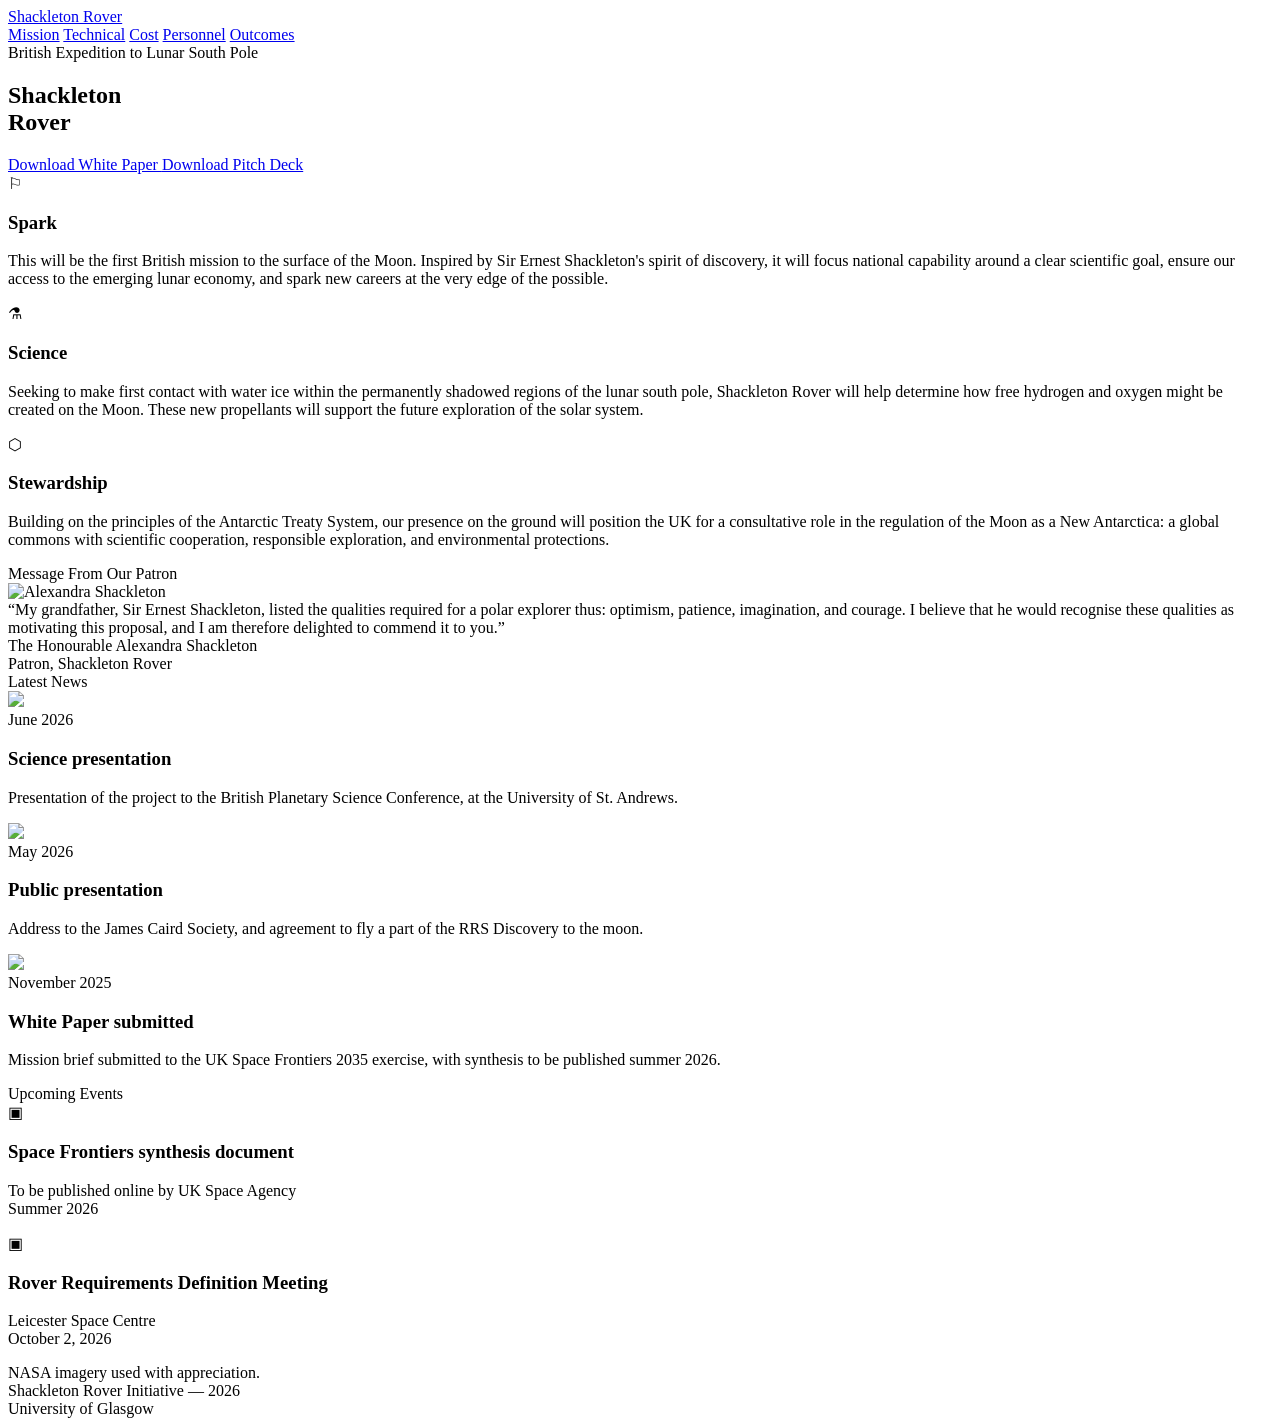
==== index.html @ 97ef9038 "Added HTML files for relevant pages." ====
<!DOCTYPE html>
<html lang="en">

<head>

<meta charset="UTF-8">
<meta name="viewport" content="width=device-width, initial-scale=1.0">

<title>Shackleton Rover</title>

<link rel="stylesheet" href="css/styles.css">

</head>

<body>

<div class="page">

<nav>

<div class="logo">
<a href="index.html">Shackleton Rover</a>
</div>

<div class="nav-links">
<a href="mission.html">Mission</a>
<a href="technical.html">Technical</a>
<a href="cost.html">Cost</a>
<a href="personnel.html">Personnel</a>
<a href="outcomes.html">Outcomes</a>
</div>

</nav>

<section class="hero">

<div class="hero-content">

<div class="kicker">
British Expedition to Lunar South Pole
</div>

<h1>
Shackleton<br>
Rover
</h1>

<div id="downloadButtons">
<a class="button" href="assets/pdfs/PublicBriefing.pdf" target="_blank">
Download White Paper
</a>
<a class="button" href="assets/pdfs/Shackleton Pitch Deck July 26.pptx" target="_blank">
Download Pitch Deck
</a>
</div>

</div>

</section>

<section class="dark-band">

<div class="features">

<div class="feature">

<div class="icon">⚐</div>

<h3>Spark</h3>

<p>
This will be the first British mission to the surface of the Moon. Inspired by Sir Ernest Shackleton's spirit of discovery, it will focus national capability around a clear scientific goal, ensure our access to the emerging lunar economy, and spark new careers at the very edge of the possible.
</p>

</div>

<div class="feature">

<div class="icon">⚗</div>

<h3>Science</h3>

<p>
Seeking to make first contact with water ice within the permanently shadowed regions of the lunar south pole, Shackleton Rover will help determine how free hydrogen and oxygen might be created on the Moon. These new propellants will support the future exploration of the solar system.
</p>

</div>

<div class="feature">

<div class="icon">⬡</div>

<h3>Stewardship</h3>

<p>
Building on the principles of the Antarctic Treaty System, our presence on the ground will position the UK for a consultative role in the regulation of the Moon as a New Antarctica: a global commons with scientific cooperation, responsible exploration, and environmental protections.
</p>

</div>

</div>

</section>

<section class="light-section">

<div class="split">

<div>

<div class="section-title">
Message From Our Patron
</div>

<div class="patron">

<img src="assets/images/alexandra.jpg" alt="Alexandra Shackleton">

<div>

<div class="quote">
“My grandfather, Sir Ernest Shackleton, listed the qualities required for a polar explorer thus: optimism, patience, imagination, and courage. I believe that he would recognise these qualities as motivating this proposal, and I am therefore delighted to commend it to you.”
</div>

<div class="name">
The Honourable Alexandra Shackleton
</div>

<div class="role">
Patron, Shackleton Rover
</div>

</div>

</div>

</div>

<div>

<div class="section-title">
Latest News
</div>

<div class="news-item">

<img src="assets/images/crater.png">

<div>

<div class="news-date">
June 2026
</div>

<h3>
Science presentation
</h3>

<p>
Presentation of the project to the British Planetary Science Conference, at the University of St. Andrews.
</p>

</div>

</div>

<div class="news-item">

<img src="assets/images/jcsdinner.jpg">

<div>

<div class="news-date">
May 2026
</div>

<h3>
Public presentation
</h3>

<p>
Address to the James Caird Society, and agreement to fly a part of the RRS Discovery to the moon.
</p>

</div>

</div>

<div class="news-item">

<img src="assets/images/Rover.png">

<div>

<div class="news-date">
November 2025
</div>

<h3>
White Paper submitted
</h3>

<p>
Mission brief submitted to the UK Space Frontiers 2035 exercise, with synthesis to be published summer 2026.
</p>

</div>

</div>

</div>

</div>

</section>

<section class="events">

<div class="section-title">
Upcoming Events
</div>

<div class="event-grid">

<div class="event">

<div class="icon">▣</div>

<div>

<h3>
Space Frontiers synthesis document
</h3>

<p>
To be published online by UK Space Agency<br>
Summer 2026
</p>

</div>

</div>

<div class="event">

<div class="icon">▣</div>

<div>

<h3>
Rover Requirements Definition Meeting
</h3>

<p>
Leicester Space Centre<br>
October 2, 2026
</p>

</div>

</div>

</div>

</section>

<footer>

<div>
NASA imagery used with appreciation.
</div>

<div>
Shackleton Rover Initiative — 2026
</div>

<div>
University of Glasgow
</div>

</footer>

</div>

</body>
</html>
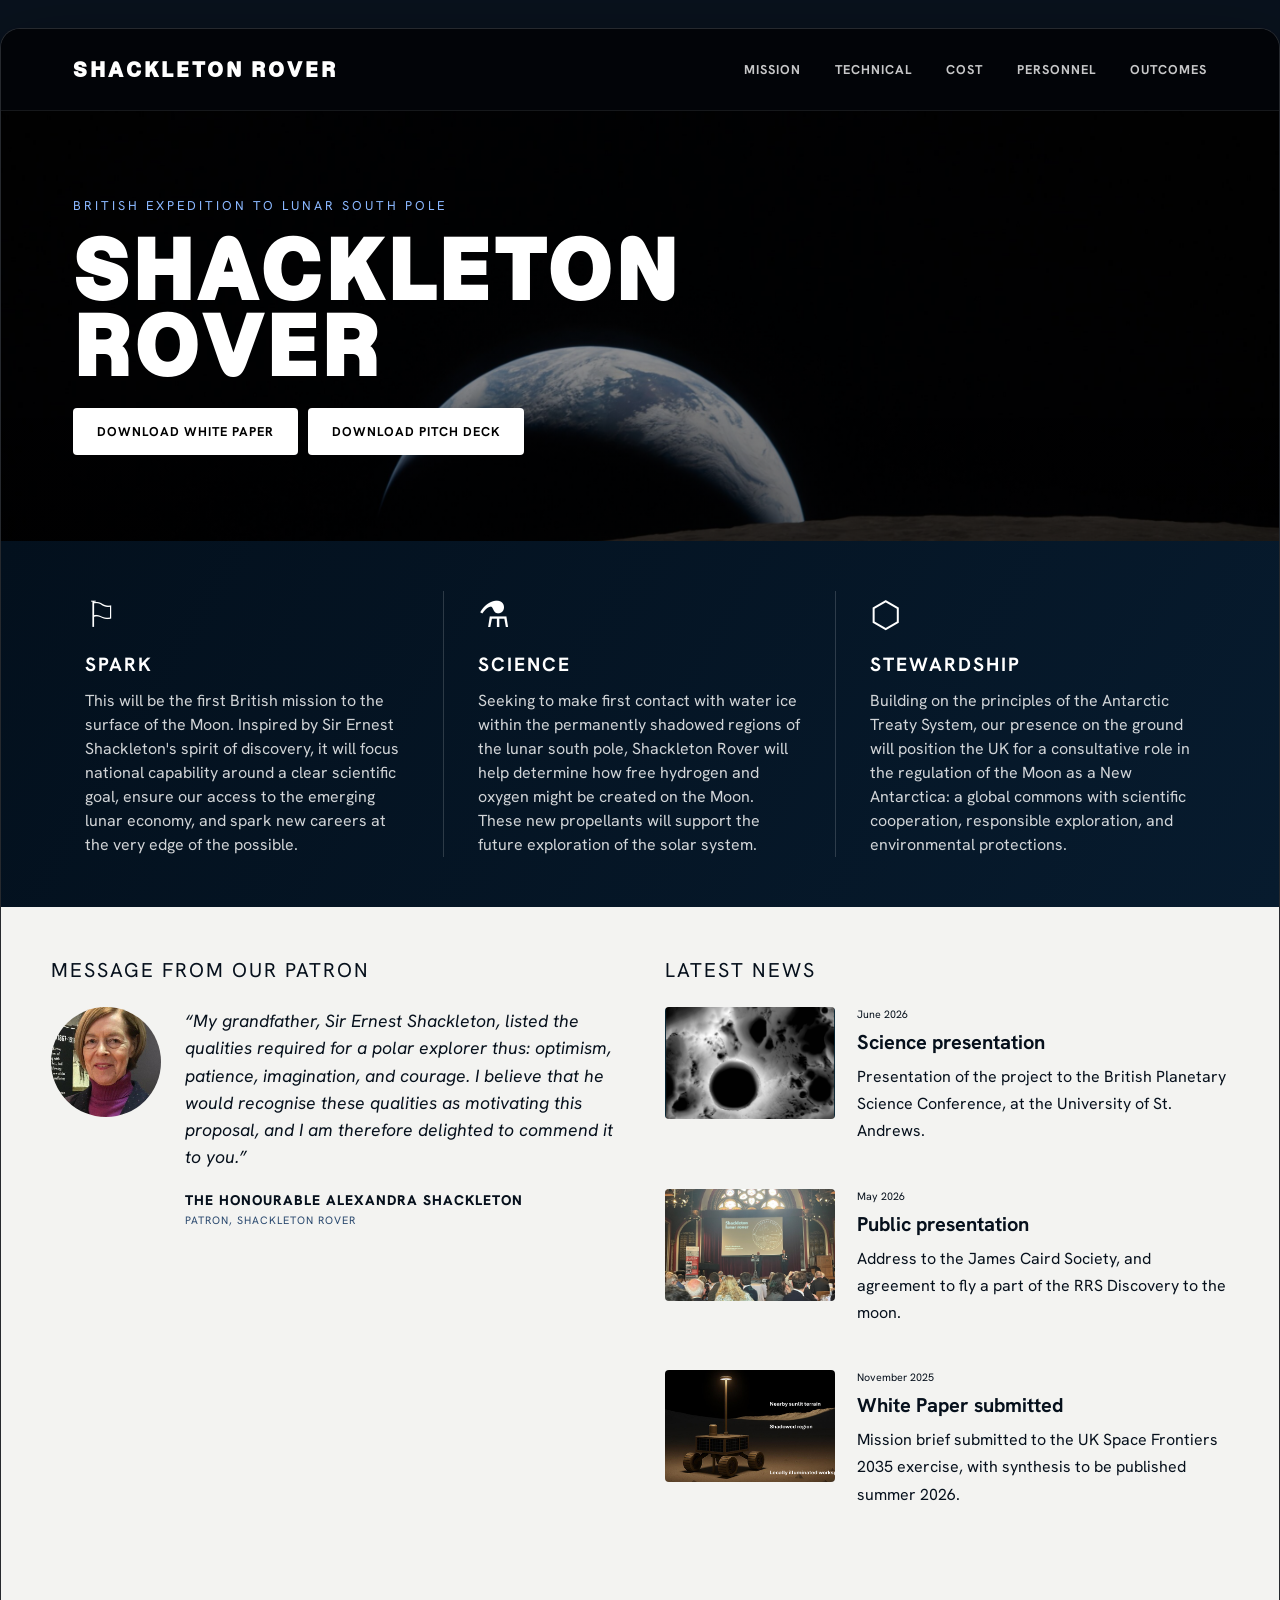
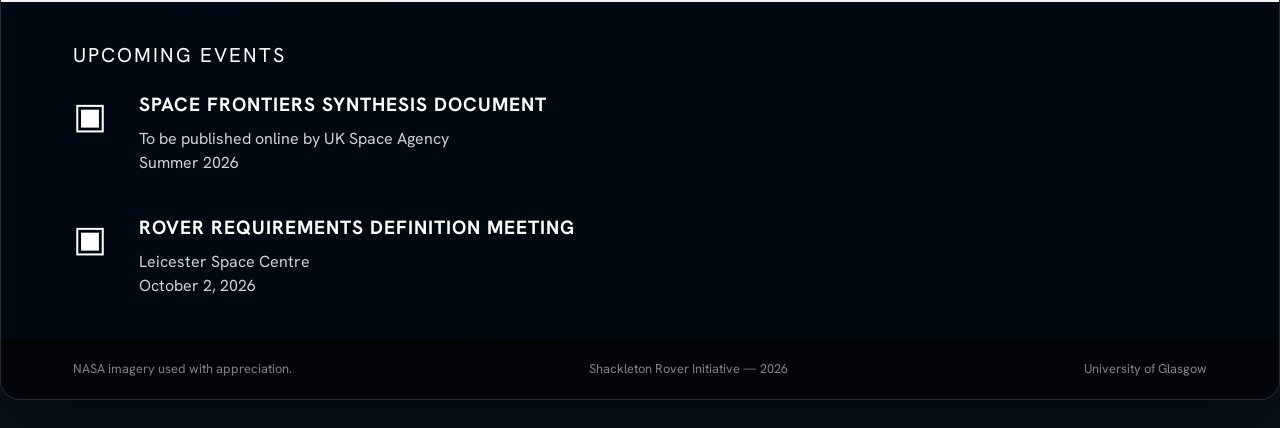
==== commit 82a85090: "Add favicon link to index.html" ====
--- a/index.html
+++ b/index.html
@@ -2,7 +2,7 @@
 <html lang="en">
 
 <head>
-
+<link rel="icon" type="image/x-icon" href="/images/logo.png">
 <meta charset="UTF-8">
 <meta name="viewport" content="width=device-width, initial-scale=1.0">
 
--- a/css/styles.css
+++ b/css/styles.css
@@ -0,0 +1,664 @@
+@import url('https://fonts.googleapis.com/css2?family=Hanken+Grotesk:ital,wght@0,100..900;1,100..900&family=Momo+Trust+Display&display=swap');
+
+*{
+  box-sizing:border-box;
+  margin:0;
+  padding:0;
+}
+
+html{
+  scroll-behavior:smooth;
+}
+
+body{
+  background:#09121d;
+  font-family:"Hanken Grotesk",Arial,Helvetica,sans-serif;
+  color:white;
+}
+
+.page{
+  max-width:1280px;
+  margin:28px auto;
+  border-radius:20px;
+  overflow:hidden;
+  border:1px solid rgba(255,255,255,.14);
+  background:#02060c;
+  box-shadow:0 30px 80px rgba(0,0,0,.45);
+  position:relative;
+}
+
+/* NAVIGATION */
+
+nav{
+  height:82px;
+
+  display:flex;
+  align-items:center;
+  justify-content:space-between;
+
+  padding:0 72px;
+
+  background:#020408;
+
+  border-bottom:1px solid rgba(255,255,255,.08);
+}
+
+.logo{
+  font-size:1.25em;
+  font-weight:800;
+  letter-spacing:3px;
+  text-transform:uppercase;
+}
+
+.logo a{
+  color:white;
+  text-decoration:none;
+  font-family: "Momo Trust Display", sans-serif;
+}
+
+.nav-links{
+  display:flex;
+  gap:34px;
+}
+
+.nav-links a{
+  color:rgba(255,255,255,.78);
+
+  text-decoration:none;
+
+  font-size:0.8em;
+  font-weight:700;
+
+  text-transform:uppercase;
+  letter-spacing:1px;
+
+  transition:.2s;
+}
+
+.nav-links a:hover{
+  color:white;
+}
+/* HERO */
+
+.hero{
+  position:relative;
+
+  min-height:430px;
+
+  display:flex;
+  align-items:center;
+  flex-wrap: wrap;
+
+  padding:80px 72px;
+
+  overflow:auto;
+
+  background:#000;
+}
+
+.hero::before{
+  content:"";
+
+  position:absolute;
+  inset:0;
+
+  background:
+    linear-gradient(
+      to bottom,
+      rgba(0,0,0,.25),
+      rgba(0,0,0,.6)
+    ),
+    url("../assets/images/earthrise.jpg");
+
+background-size:cover;
+background-position:92% 30%;
+background-repeat:no-repeat;
+  z-index:0;
+}
+
+.hero-content{
+  position:relative;
+  z-index:2;
+
+  max-width:680px;
+  display: flex;
+  flex-wrap: wrap;
+
+}
+
+.kicker{
+  color:#8bb8ff;
+
+  font-size:0.8em;
+
+  letter-spacing:3px;
+  text-transform:uppercase;
+
+  margin-bottom:18px;
+}
+
+h1{
+  font-size:5em;
+  line-height:.95;
+
+  letter-spacing:4px;
+  text-transform:uppercase;
+
+  margin-bottom:24px;
+  font-family: "Momo Trust Display", sans-serif;
+}
+
+.hero p{
+  font-size:1.5em;
+  line-height:1.5;
+
+  color:rgba(255,255,255,.92);
+
+  margin-bottom:34px;
+}
+
+.button{
+  display:inline-block;
+
+  background:white;
+  color:black;
+
+  padding:15px 24px;
+
+  border-radius:4px;
+
+  font-size:0.8em;
+  font-weight:700;
+
+  text-transform:uppercase;
+  letter-spacing:1px;
+
+  text-decoration:none;
+  max-width: 500px;
+}
+
+/* CONTENT */
+
+.content-section{
+  padding: 50px;
+}
+
+.content-section p a {
+  color: #ffffff;
+}
+
+.light-section p a {
+  color: #06101c;
+}
+
+.section-title{
+  font-size:1.25em;
+
+  letter-spacing:2px;
+  text-transform:uppercase;
+
+  margin-bottom:24px;
+}
+
+.content-section p{
+  color:rgba(255,255,255,.82);
+
+  line-height:1.7;
+
+
+
+  margin-bottom:20px;
+}
+.mission-header{
+  display:flex;
+  justify-content:space-between;
+  align-items:center;
+
+  gap:40px;
+
+  margin-bottom:30px;
+}
+
+.mission-title{
+  flex:1;
+}
+
+.mission-page-logo{
+  width:140px;
+  height:auto;
+
+  object-fit:contain;
+
+  opacity:.95;
+
+  flex-shrink:0;
+}
+/* MISSION HEADER */
+
+.mission-header{
+  display:flex;
+  justify-content:space-between;
+  align-items:center;
+
+  gap:40px;
+
+  margin-bottom:30px;
+}
+
+.mission-title{
+  flex:1;
+}
+
+.mission-page-logo{
+  width:240px;
+  height:auto;
+
+  display:block;
+
+  flex-shrink:0;
+}
+/* FEATURES */
+
+.dark-band{
+  background:
+    linear-gradient(
+      120deg,
+      #03101d,
+      #071b2e
+    );
+
+  padding: 50px;
+}
+
+.features{
+  display:grid;
+  grid-template-columns:repeat(3,1fr);
+}
+
+.feature{
+  padding:0 34px;
+
+  border-right:1px solid rgba(255,255,255,.16);
+}
+
+.feature:last-child{
+  border-right:0;
+}
+
+.icon{
+  font-size:2.25em;
+  margin-bottom:14px;
+}
+
+.feature h3{
+  font-size:1.2em;
+
+  letter-spacing:2px;
+  text-transform:uppercase;
+
+  margin-bottom:12px;
+}
+
+.feature p{
+  color:rgba(255,255,255,.82);
+  line-height:1.5;
+}
+
+/* LIGHT SECTION */
+
+.light-section{
+  background:#f3f3f1;
+  color:#06101c;
+
+  padding: 50px;
+}
+.light-section p{
+  line-height:1.7;
+  margin-bottom:20px;
+}
+.split{
+  display:grid;
+  grid-template-columns:1fr 1fr;
+
+  gap:50px;
+}
+
+.patron{
+  display:grid;
+  grid-template-columns:110px 1fr;
+
+  gap:24px;
+}
+
+.patron img{
+  width:110px;
+  height:110px;
+
+  border-radius:50%;
+
+  object-fit:cover;
+}
+
+.quote{
+  font-size:1.1em;
+  line-height:1.55;
+
+  font-style:italic;
+}
+
+.name{
+  margin-top:20px;
+
+  font-size:0.875em;
+  font-weight:800;
+
+  text-transform:uppercase;
+  letter-spacing:1px;
+}
+
+.role{
+  font-size:0.67em;
+
+  color:#28476d;
+
+  text-transform:uppercase;
+  letter-spacing:1px;
+
+  margin-top:4px;
+}
+
+/* NEWS */
+
+.news-item{
+  display:grid;
+  grid-template-columns:170px 1fr;
+
+  gap:22px;
+
+  margin-bottom:24px;
+}
+
+.news-item img{
+  width:170px;
+  height:112px;
+
+  object-fit:cover;
+
+  border-radius:4px;
+}
+
+.news-date{
+  font-size:0.67em;
+  margin-bottom:8px;
+}
+
+.news-item h3{
+  font-size:1.25em;
+  margin-bottom:8px;
+}
+
+/* EVENTS */
+
+.events{
+  background:
+    linear-gradient(
+      90deg,
+      rgba(2,9,18,.95),
+      rgba(2,9,18,.55)
+    );
+
+  padding:40px 72px;
+}
+
+.event-grid{
+  display:grid;
+  grid-template-rows:auto auto;
+  grid-auto-flow: column;
+  gap:40px;
+}
+
+.event{
+  display:grid;
+  grid-template-columns:48px 1fr;
+  gap:18px;
+}
+
+.event h3{
+  font-size:1.2em;
+
+  text-transform:uppercase;
+  letter-spacing:1px;
+
+  margin-bottom:10px;
+}
+
+.event p{
+  color:rgba(255,255,255,.82);
+  line-height:1.5;
+}
+/* FOOTER */
+
+footer{
+  background:#020408;
+
+  padding:22px 72px;
+
+  display:flex;
+  justify-content:space-between;
+
+  color:rgba(255,255,255,.5);
+
+  font-size:0.8em;
+}
+
+#downloadButtons {
+  display: flex;
+  gap: 10px;
+  flex-wrap: wrap;
+}
+
+.columnText {
+  display: flex;
+  flex-direction: row;
+  gap: 20px;
+}
+
+.column1 {
+  display: flex;
+  flex-direction: column;
+  flex-basis: 100%;
+  flex: 1;
+}
+
+.column2 {
+  display: flex;
+  flex-direction: column;
+  flex-basis: 100%;
+  flex: 1;
+}
+
+video {
+  max-width: 400px;
+  margin-left: auto;
+  margin-right: auto;
+}
+
+#personnelGrid {
+  display: flex;
+  flex-direction: row;
+  flex-wrap: wrap;
+  gap: 20px;
+  align-content: center;
+}
+
+.personnelMember {
+  display: flex;
+  flex-direction: column;
+  flex-basis: 0.25;
+  max-width: 20%;
+  grid-row-gap: 10px;
+}
+
+.personnelMember img {
+  object-fit: cover;
+  border: 1px solid #ffffff;
+  border-radius: 5px;
+}
+
+
+/* TABLET */
+
+@media(max-width:992px){
+
+  .page{
+    margin:0;
+    border-radius:0;
+  }
+
+  nav{
+    height:auto;
+
+    padding:18px 20px;
+
+    flex-direction:column;
+    align-items:flex-start;
+
+    gap:18px;
+  }
+
+  .logo{
+    font-size:1.25em;
+    line-height:1.1;
+  }
+
+  .nav-links{
+    display:flex;
+    flex-wrap:wrap;
+
+    gap:14px 18px;
+  }
+
+  .nav-links a{
+    font-size:0.67em;
+  }
+
+  .hero{
+    min-height:420px;
+  }
+
+  .hero::before{
+    background-size:140% auto;
+    background-position:65% 100%;
+  }
+
+  h1{
+    font-size:3em;
+    line-height:.95;
+  }
+
+  .hero p{
+    font-size:1.2em;
+  }
+
+  .mission-header{
+    flex-direction:column;
+    align-items:flex-start;
+
+    gap:20px;
+  }
+
+  .mission-page-logo{
+  }
+
+  .features{
+    grid-template-columns:1fr;
+  }
+
+  .feature{
+    border-right:0;
+
+    border-bottom:1px solid rgba(255,255,255,.14);
+
+    padding:24px 0;
+  }
+
+  .feature:last-child{
+    border-bottom:0;
+  }
+
+  .split{
+    grid-template-columns:1fr;
+  }
+
+  .event-grid{
+    display: flex;
+    flex-direction: column;
+  }
+
+  .events{
+    padding:40px 24px;
+  }
+
+  footer{
+    display:block;
+
+    text-align:center;
+
+    padding:24px;
+  }
+
+  footer div{
+    margin:8px 0;
+  }
+
+  .columnText {
+    flex-direction: column;
+    grid-row-gap: 0;
+  }
+
+  .personnelMember {
+    max-width: 30%;
+  }
+
+
+}
+
+/* MOBILE */
+@media(max-width:600px){
+  h1 {
+    font-size: 2em;
+  }
+
+  .patron{
+    display:flex;
+    flex-direction: column;
+    gap:24px;
+  }
+
+  .news-item {
+    display:flex;
+    flex-direction: column;
+  }
+
+  .news-item img {
+      width:100%;
+      min-height:225px;
+  }
+
+  .patron img{
+    width:110px;
+    height:110px;
+
+    border-radius:50%;
+
+    object-fit:cover;
+  }
+
+  .personnelMember {
+    max-width: 100%;
+  }
+
+  .personnelMember img {
+    max-width: 200px;
+  }
+}
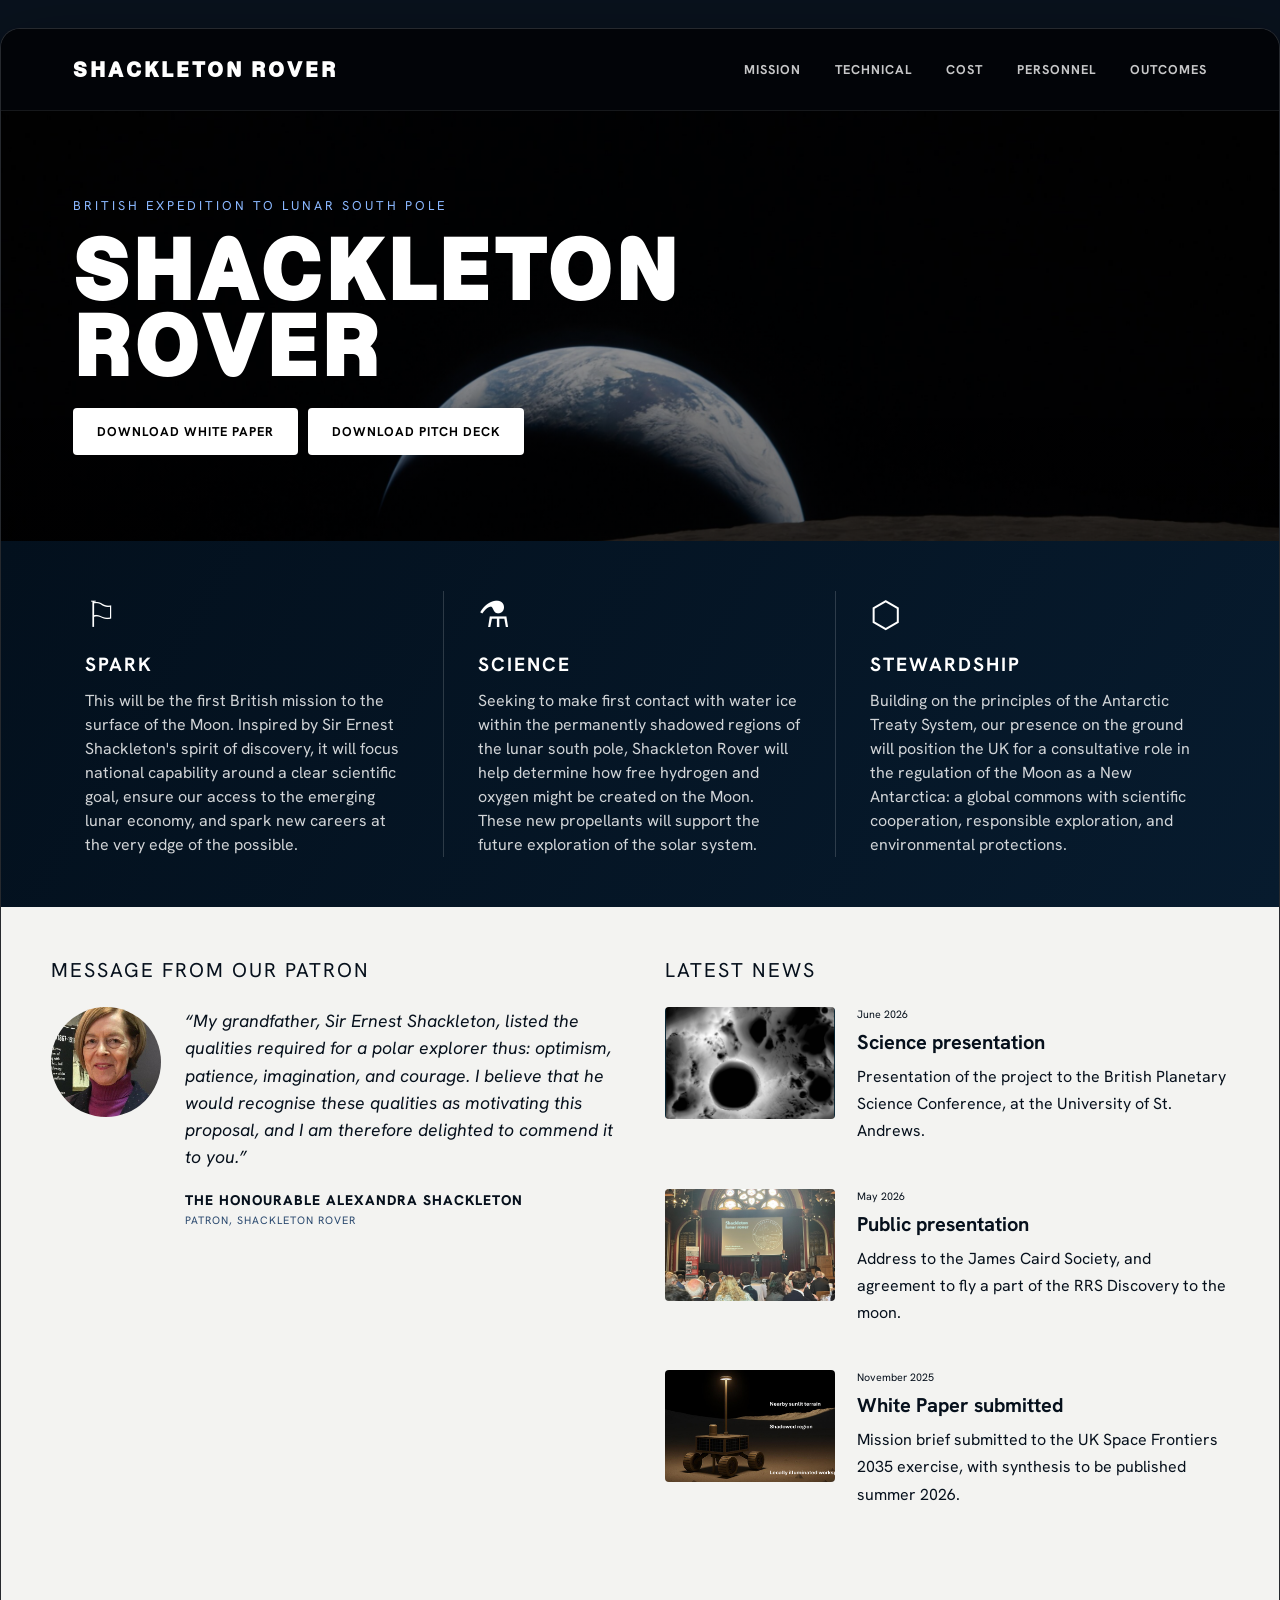
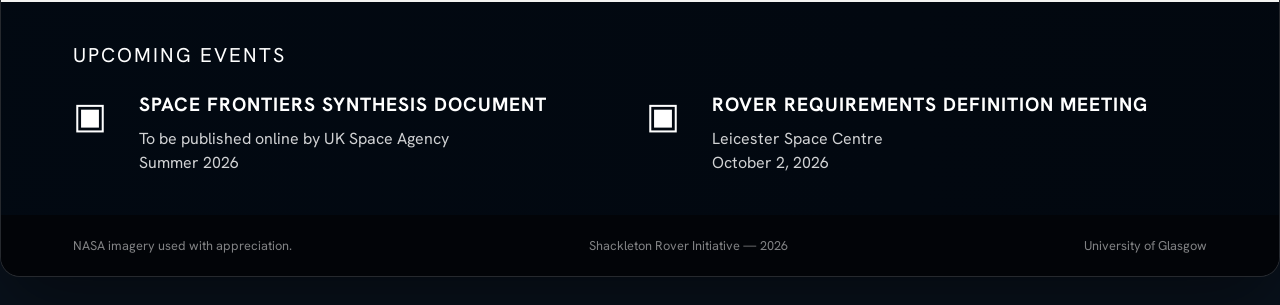
==== commit 31315c57: "Add favicon link in index.html Add favicon link to the head section" ====
--- a/index.html
+++ b/index.html
@@ -1,8 +1,9 @@
 <!DOCTYPE html>
 <html lang="en">
 
+  
 <head>
-<link rel="icon" type="image/x-icon" href="/images/logo.png">
+<link rel="icon" type="image/x-icon" href="assets/images/logo.png">
 <meta charset="UTF-8">
 <meta name="viewport" content="width=device-width, initial-scale=1.0">
 
@@ -220,7 +221,7 @@
 Upcoming Events
 </div>
 
-<div class="event-grid">
+<div class="event-grid" id="indexEvents">
 
 <div class="event">
 
--- a/css/styles.css
+++ b/css/styles.css
@@ -367,6 +367,10 @@
   margin-top:4px;
 }
 
+.rolePersonnel {
+  color: rgb(139, 184, 255);
+}
+
 /* NEWS */
 
 .news-item{
@@ -417,6 +421,10 @@
   gap:40px;
 }
 
+#indexEvents {
+  grid-template-rows:auto;
+}
+
 .event{
   display:grid;
   grid-template-columns:48px 1fr;
@@ -481,6 +489,8 @@
   max-width: 400px;
   margin-left: auto;
   margin-right: auto;
+  border: 1px solid rgb(136, 136, 136);
+  border-radius: 4px;
 }
 
 #personnelGrid {
@@ -503,6 +513,7 @@
   object-fit: cover;
   border: 1px solid #ffffff;
   border-radius: 5px;
+  aspect-ratio: 1;
 }
 
 
